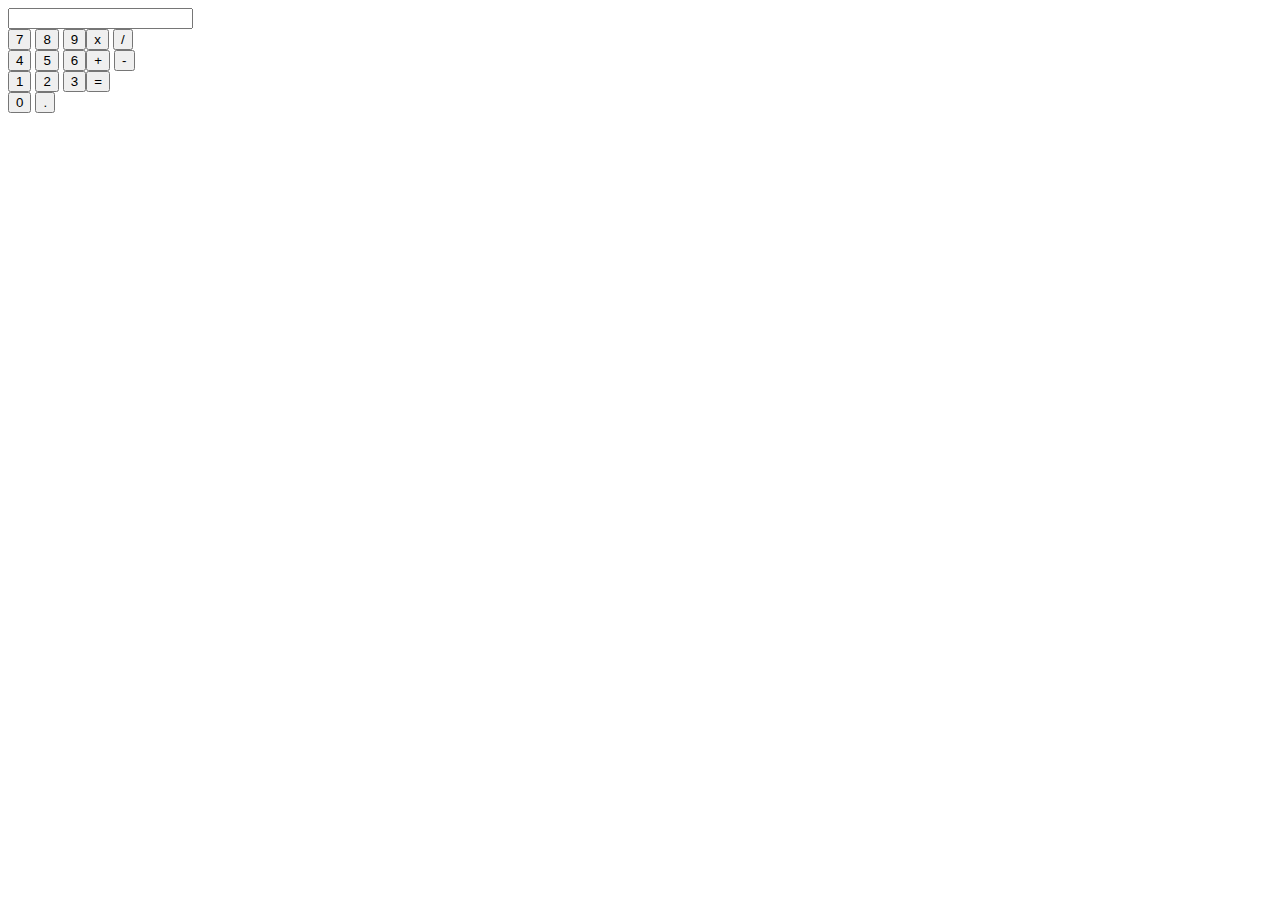
==== index2.html @ e7e8cfce "project files" ====
<!DOCTYPE html>
<html lang="en">

<head>
  <meta charset="UTF-8">
  <meta http-equiv="X-UA-Compatible" content="IE=edge">
  <meta name="viewport" content="width=device-width, initial-scale=1.0">
  <title>Document</title>
</head>

<body>
  <div>
    <div><input type="text"></div>
    <div class="keyboard" style="display: flex;">
      <div class="keyboard-numbers">
        <div class="keyboard-row">
          <button>7</button>
          <button>8</button>
          <button>9</button>
        </div>
        <div class="keyboard-row">
          <button>4</button>
          <button>5</button>
          <button>6</button>
        </div>
        <div class="keyboard-row">
          <button>1</button>
          <button>2</button>
          <button>3</button>
        </div>
        <div class="keyboard-row">
          <button>0</button>
          <button>.</button>
        </div>

      </div>
      <div class="keyboard-operations">
        <div class="keyboard-row">
          <button>x</button>
          <button>/</button>
        </div>
        <div class="keyboard-row">
          <button>+</button>
          <button>-</button>
        </div>
        <div class="keyboard-row">
          <button>=</button>
        </div>
      </div>
    </div>
  </div>
</body>

</html>
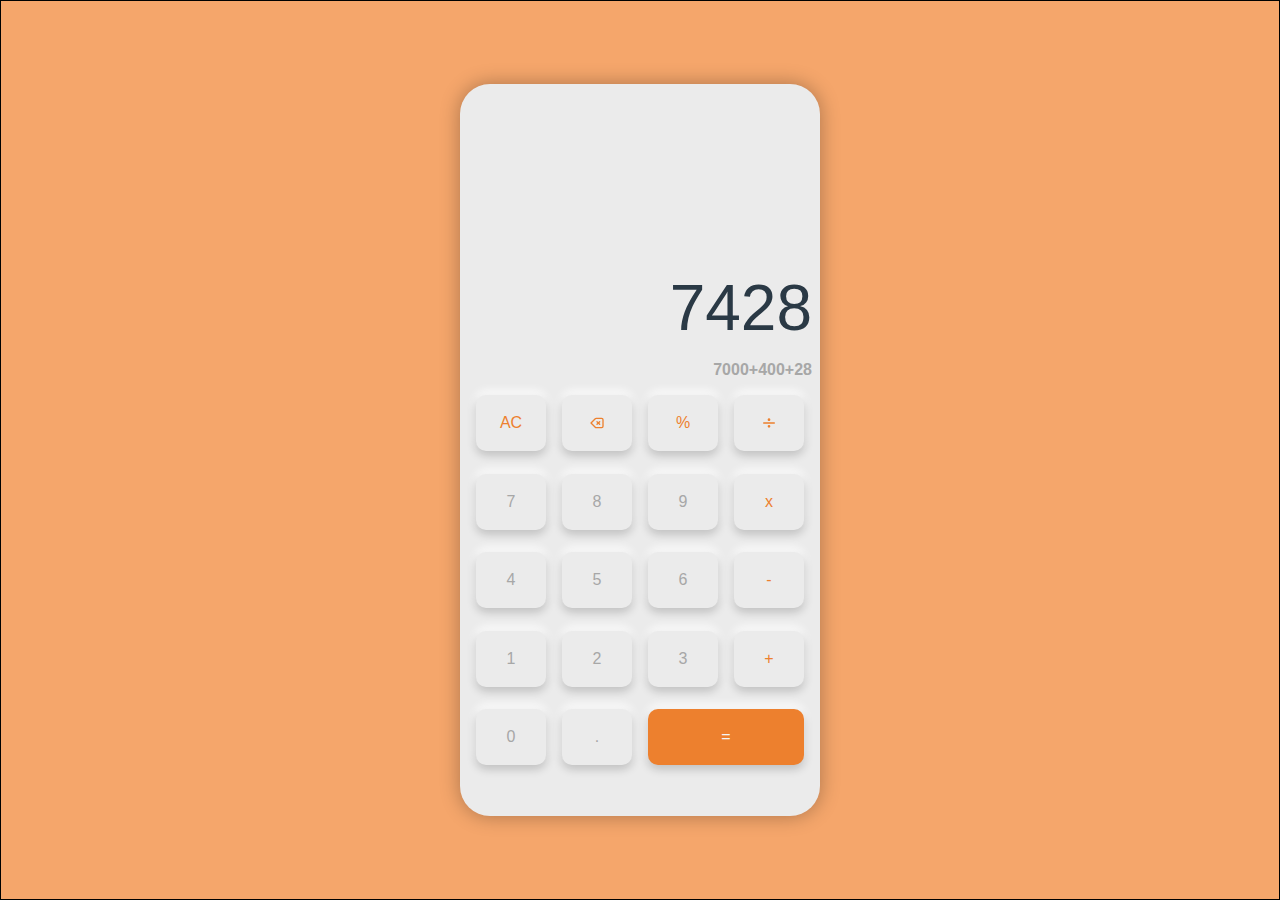
==== commit cf318ddc: "neumorphism design for calculator" ====
--- a/index2.html
+++ b/index2.html
@@ -1,54 +1,82 @@
 <!DOCTYPE html>
 <html lang="en">
+  <head>
+    <meta charset="UTF-8" />
+    <meta http-equiv="X-UA-Compatible" content="IE=edge" />
+    <meta name="viewport" content="width=device-width, initial-scale=1.0" />
+    <link rel="stylesheet" href="styles/main2.css" />
+    <title>Document</title>
+  </head>
 
-<head>
-  <meta charset="UTF-8">
-  <meta http-equiv="X-UA-Compatible" content="IE=edge">
-  <meta name="viewport" content="width=device-width, initial-scale=1.0">
-  <title>Document</title>
-</head>
-
-<body>
-  <div>
-    <div><input type="text"></div>
-    <div class="keyboard" style="display: flex;">
-      <div class="keyboard-numbers">
-        <div class="keyboard-row">
-          <button>7</button>
-          <button>8</button>
-          <button>9</button>
+  <body>
+    <div class="canvas">
+      <div class="calculator default">
+        <div class="display-screen">
+          <p class="result">7428</p>
+          <p class="operation">7000+400+28</p>
         </div>
-        <div class="keyboard-row">
-          <button>4</button>
-          <button>5</button>
-          <button>6</button>
-        </div>
-        <div class="keyboard-row">
-          <button>1</button>
-          <button>2</button>
-          <button>3</button>
-        </div>
-        <div class="keyboard-row">
-          <button>0</button>
-          <button>.</button>
-        </div>
-
-      </div>
-      <div class="keyboard-operations">
-        <div class="keyboard-row">
-          <button>x</button>
-          <button>/</button>
-        </div>
-        <div class="keyboard-row">
-          <button>+</button>
-          <button>-</button>
-        </div>
-        <div class="keyboard-row">
-          <button>=</button>
+        <div class="keyboard">
+          <div class="keyboard-button accent-text">AC</div>
+          <div class="keyboard-button accent-text">
+            <svg
+              stroke="currentColor"
+              fill="none"
+              stroke-width="0"
+              viewBox="0 0 24 24"
+              height="1em"
+              width="1em"
+              xmlns="http://www.w3.org/2000/svg"
+            >
+              <path
+                stroke-linecap="round"
+                stroke-linejoin="round"
+                stroke-width="2"
+                d="M12 14l2-2m0 0l2-2m-2 2l-2-2m2 2l2 2M3 12l6.414 6.414a2 2 0 001.414.586H19a2 2 0 002-2V7a2 2 0 00-2-2h-8.172a2 2 0 00-1.414.586L3 12z"
+              ></path>
+            </svg>
+          </div>
+          <div class="keyboard-button accent-text">%</div>
+          <div class="keyboard-button accent-text">
+            <svg
+              stroke="currentColor"
+              fill="none"
+              stroke-width="0"
+              viewBox="0 0 24 24"
+              height="1em"
+              width="1em"
+              xmlns="http://www.w3.org/2000/svg"
+            >
+              <path
+                d="M14 7C14 8.10457 13.1046 9 12 9C10.8954 9 10 8.10457 10 7C10 5.89543 10.8954 5 12 5C13.1046 5 14 5.89543 14 7Z"
+                fill="currentColor"
+              ></path>
+              <path
+                d="M3 12C3 11.4477 3.44772 11 4 11H20C20.5523 11 21 11.4477 21 12C21 12.5523 20.5523 13 20 13H4C3.44772 13 3 12.5523 3 12Z"
+                fill="currentColor"
+              ></path>
+              <path
+                d="M12 19C13.1046 19 14 18.1046 14 17C14 15.8954 13.1046 15 12 15C10.8954 15 10 15.8954 10 17C10 18.1046 10.8954 19 12 19Z"
+                fill="currentColor"
+              ></path>
+            </svg>
+          </div>
+          <div class="keyboard-button">7</div>
+          <div class="keyboard-button">8</div>
+          <div class="keyboard-button">9</div>
+          <div class="keyboard-button accent-text">x</div>
+          <div class="keyboard-button">4</div>
+          <div class="keyboard-button">5</div>
+          <div class="keyboard-button">6</div>
+          <div class="keyboard-button accent-text">-</div>
+          <div class="keyboard-button">1</div>
+          <div class="keyboard-button">2</div>
+          <div class="keyboard-button">3</div>
+          <div class="keyboard-button accent-text">+</div>
+          <div class="keyboard-button">0</div>
+          <div class="keyboard-button">.</div>
+          <div class="keyboard-button col-span-2 accent-bg text-white">=</div>
         </div>
       </div>
     </div>
-  </div>
-</body>
-
-</html>+  </body>
+</html>
--- a/styles/main2.css
+++ b/styles/main2.css
@@ -0,0 +1,121 @@
+:root {
+  --default-bg-color: #ebebeb;
+  --dark-bg-color: #243441;
+  --default-text-color: #f4f5f6;
+  --dark-text-color: #2a3945;
+  --mild-text-color: #a7a7a7;
+  --accent-text-color: #ed802e;
+  --accent-shadow: 0px 4px 10px rgba(0, 0, 0, 0.3),
+    0px -4px 8px rgb(237, 128, 46, 0.4);
+  --dark-shadow: 0px 4px 10px rgba(0, 0, 0, 0.3),
+    0px -4px 10px rgb(46, 65, 82, 0.9);
+}
+* {
+  margin: 0;
+  padding: 0;
+  outline: none;
+  border: none;
+  box-sizing: border-box;
+  font-family: sans-serif;
+}
+.canvas {
+  background-color: #f5a66b;
+  border: 1px solid #000;
+  margin: 0;
+  padding: 0;
+  width: 100vw;
+  height: 100vh;
+  display: flex;
+  justify-content: center;
+  align-items: center;
+}
+
+.calculator.default {
+  background: var(--default-bg-color);
+}
+.calculator.dark {
+  background: var(--dark-bg-color);
+}
+
+.calculator {
+  height: 732px;
+  width: 360px;
+  border-radius: 30px;
+  overflow: hidden;
+  padding: 12px 8px;
+  box-shadow: 0px 0px 20px rgba(0, 0, 0, 0.3);
+}
+
+.keyboard {
+  height: 60%;
+  display: grid;
+  grid-template-columns: repeat(4, 1fr);
+  grid-template-rows: repeat(5, 1fr);
+  column-gap: 16px;
+  padding: 16px 8px;
+}
+
+.default .display-screen {
+  color: var(--dark-text-color);
+}
+.dark .display-screen {
+  color: var(--mild-text-color);
+}
+.display-screen {
+  height: 40%;
+  display: flex;
+  flex-direction: column;
+  justify-content: flex-end;
+  align-items: flex-end;
+  font-size: 16px;
+  font-weight: 700;
+}
+
+.default .result {
+  color: var(--dark-text-color);
+}
+.dark .result {
+  color: var(--default-text-color);
+}
+.result {
+  font-size: 4rem;
+  font-weight: 500;
+  margin-bottom: 16px;
+}
+
+.operation {
+  color: var(--mild-text-color);
+}
+.default .keyboard-button {
+  box-shadow: 0px 4px 10px rgba(0, 0, 0, 0.2),
+    0px -4px 10px rgb(255, 255, 255, 1);
+}
+.dark .keyboard-button {
+  box-shadow: 0px 4px 10px rgba(0, 0, 0, 0.3),
+    0px -4px 10px rgb(46, 65, 82, 0.9);
+}
+.keyboard-button {
+  display: flex;
+  align-items: center;
+  justify-content: center;
+  /* background-color: red; */
+  height: 56px;
+  border-radius: 10px;
+  color: var(--mild-text-color);
+  font-weight: 500;
+}
+.col-span-2 {
+  grid-column: span 2;
+}
+
+.accent-text {
+  color: var(--accent-text-color);
+}
+.text-white {
+  color: var(--default-text-color);
+}
+.accent-bg {
+  background-color: var(--accent-text-color);
+  box-shadow: 0px 4px 10px rgba(0, 0, 0, 0.3),
+    0px -4px 8px rgb(237, 128, 46, 0.4);
+}
